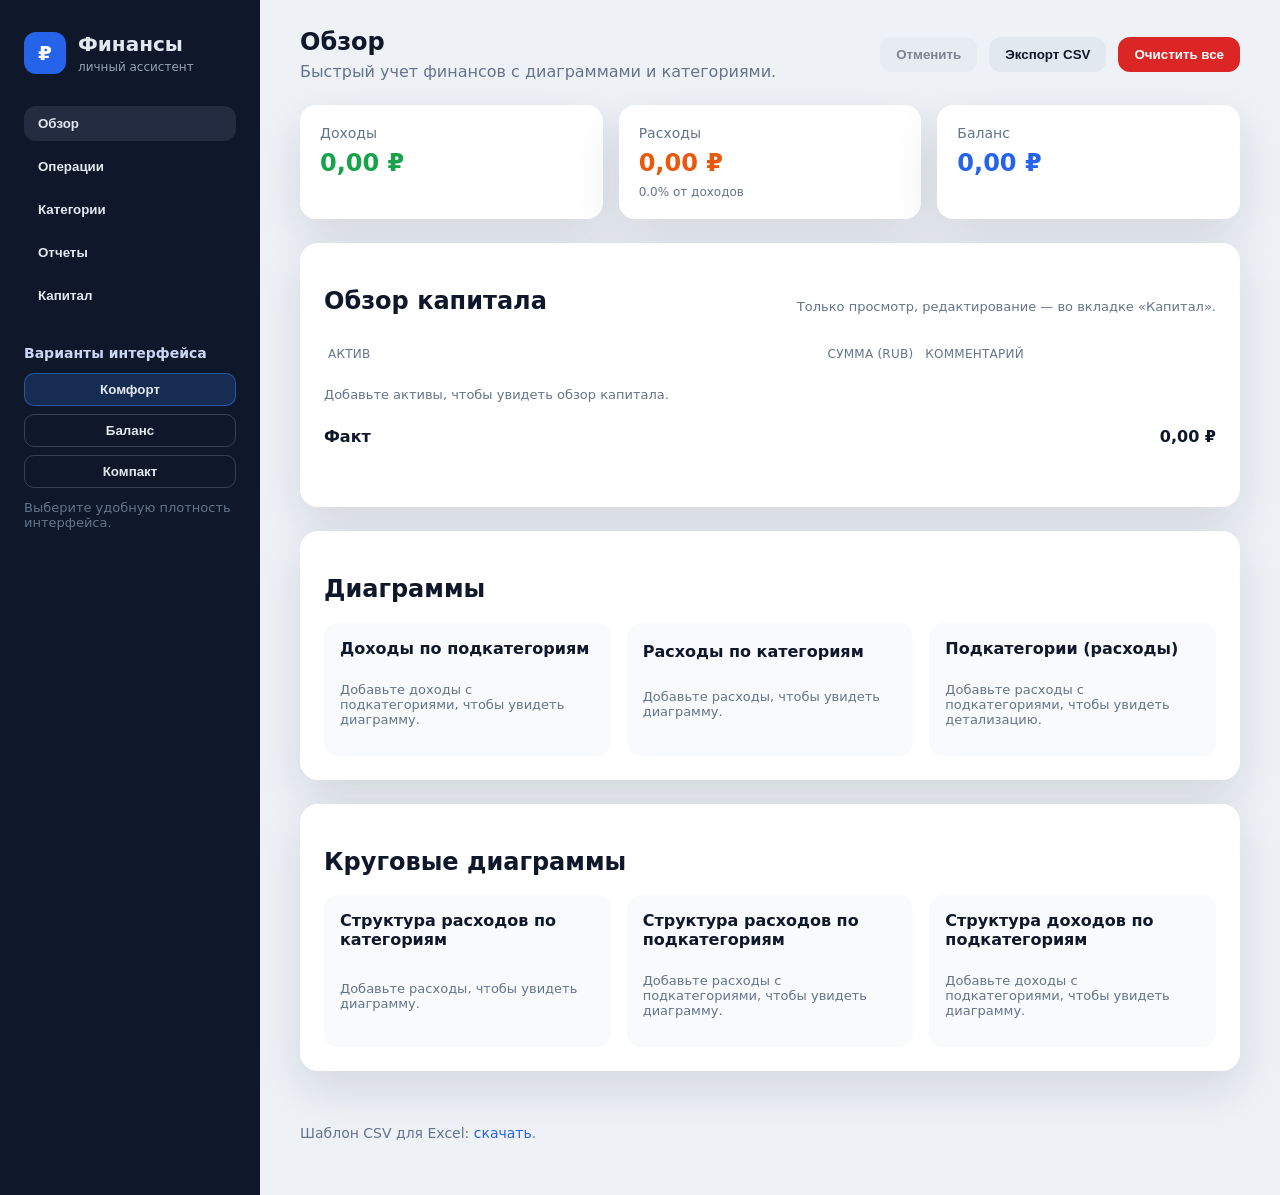
==== index.html @ 6607df1c "Enhance capital ledger with categories and profit" ====
<!DOCTYPE html>
<html lang="ru">
<head>
  <meta charset="UTF-8" />
  <meta name="viewport" content="width=device-width, initial-scale=1" />
  <title>Учет расходов и доходов</title>
  <link rel="stylesheet" href="styles.css" />
</head>
<body class="layout-comfort">
  <div class="app-shell">
    <aside class="sidebar">
      <div class="brand">
        <span class="brand-icon">₽</span>
        <div>
          <h1>Финансы</h1>
          <p>личный ассистент</p>
        </div>
      </div>

      <nav class="nav">
        <button class="nav-link is-active" data-view-target="dashboard">Обзор</button>
        <button class="nav-link" data-view-target="transactions">Операции</button>
        <button class="nav-link" data-view-target="categories">Категории</button>
        <button class="nav-link" data-view-target="reports">Отчеты</button>
        <button class="nav-link" data-view-target="capital">Капитал</button>
      </nav>

      <div class="layout-picker">
        <h2>Варианты интерфейса</h2>
        <div class="layout-options">
          <button class="layout-option" data-layout="comfort">Комфорт</button>
          <button class="layout-option" data-layout="balanced">Баланс</button>
          <button class="layout-option" data-layout="compact">Компакт</button>
        </div>
        <p class="hint">Выберите удобную плотность интерфейса.</p>
      </div>
    </aside>

    <div class="app-content">
      <header class="topbar">
        <div>
          <h2 id="viewTitle">Обзор</h2>
          <p class="subtitle">Быстрый учет финансов с диаграммами и категориями.</p>
        </div>
        <div class="actions">
          <button id="undoAction" class="button secondary">Отменить</button>
          <button id="exportCsv" class="button secondary">Экспорт CSV</button>
          <button id="clearAll" class="button danger">Очистить все</button>
        </div>
      </header>

      <main class="container">
        <section class="view is-active" data-view="dashboard">
          <section class="summary">
            <div class="summary-card income">
              <span>Доходы</span>
              <strong id="totalIncome">0 ₽</strong>
            </div>
            <div class="summary-card expense">
              <span>Расходы</span>
              <strong id="totalExpense">0 ₽</strong>
              <small id="expensePercent" class="summary-subtitle">0%</small>
            </div>
            <div class="summary-card balance">
              <span>Баланс</span>
              <strong id="balance">0 ₽</strong>
            </div>
          </section>

          <section class="card capital-overview">
            <div class="chart-title">
              <h2>Обзор капитала</h2>
              <span class="hint">Только просмотр, редактирование — во вкладке «Капитал».</span>
            </div>
            <div class="capital-overview-table">
              <div class="capital-overview-row capital-overview-head">
                <div class="capital-overview-cell">Актив</div>
                <div class="capital-overview-cell is-amount">Сумма (<span id="capitalOverviewCurrency">RUB</span>)</div>
                <div class="capital-overview-cell">Комментарий</div>
              </div>
              <div id="capitalOverviewBody" class="capital-overview-body"></div>
            </div>
            <div class="capital-overview-footer">
              <span>Факт</span>
              <strong id="capitalOverviewTotal">0 ₽</strong>
            </div>
            <p id="capitalOverviewNote" class="hint"></p>
          </section>

          <section class="card">
            <h2>Диаграммы</h2>
            <div class="charts">
              <div class="chart-card">
                <h3>Доходы по подкатегориям</h3>
                <div id="incomeSubcategoryChart" class="chart"></div>
              </div>
              <div class="chart-card">
                <div class="chart-title">
                  <h3>Расходы по категориям</h3>
                  <button id="toggleExpenseCategoryChart" class="chip">Показать все</button>
                </div>
                <div id="expenseCategoryChart" class="chart chart-scroll"></div>
              </div>
              <div class="chart-card">
                <div class="chart-title">
                  <h3>Подкатегории (расходы)</h3>
                  <button id="toggleSubcategoryChart" class="chip">Показать все</button>
                </div>
                <div id="expenseSubcategoryChart" class="chart chart-scroll"></div>
              </div>
            </div>
          </section>

          <section class="card">
            <h2>Круговые диаграммы</h2>
            <div class="charts">
              <div class="chart-card">
                <h3>Структура расходов по категориям</h3>
                <div id="expensePie" class="chart"></div>
              </div>
              <div class="chart-card">
                <h3>Структура расходов по подкатегориям</h3>
                <div id="expenseSubcategoryPie" class="chart"></div>
              </div>
              <div class="chart-card">
                <h3>Структура доходов по подкатегориям</h3>
                <div id="incomePie" class="chart"></div>
              </div>
            </div>
          </section>
        </section>

        <section class="view" data-view="transactions">
          <section class="card">
            <h2>Добавить операцию</h2>
            <form id="transactionForm" class="form">
              <label>
                Дата
                <input type="date" id="date" required />
              </label>
              <label>
                Тип
                <select id="type" required>
                  <option value="income">Доход</option>
                  <option value="expense">Расход</option>
                </select>
              </label>
              <label>
                Категория
                <select id="category" required></select>
              </label>
              <label>
                Подкатегория
                <select id="subcategory"></select>
              </label>
              <label>
                Сумма
                <input type="number" id="amount" min="0" step="0.01" required />
              </label>
              <label class="full">
                Комментарий
                <input type="text" id="note" placeholder="Опционально" />
              </label>
              <button type="submit" class="button primary">Сохранить</button>
            </form>
          </section>

          <section class="card">
            <h2>История операций</h2>
            <div class="table-wrapper">
              <table>
                <thead>
                  <tr>
                    <th>Дата</th>
                    <th>Тип</th>
                    <th>Категория</th>
                    <th>Подкатегория</th>
                    <th>Сумма</th>
                    <th>Комментарий</th>
                    <th></th>
                  </tr>
                </thead>
                <tbody id="transactionTable"></tbody>
              </table>
            </div>
            <p class="hint">Данные сохраняются в локальном хранилище браузера. Для переноса используйте экспорт CSV.</p>
          </section>
        </section>

        <section class="view" data-view="categories">
          <section class="card">
            <h2>Категории</h2>
            <div class="category-layout">
              <div class="category-panel">
                <h3>Добавить категорию или подкатегорию</h3>
                <div class="form two-columns">
                  <label>
                    Категория
                    <input type="text" id="newCategory" placeholder="Например, Еда" list="categoryList" />
                    <datalist id="categoryList"></datalist>
                  </label>
                  <label>
                    Тип категории
                    <select id="categoryType">
                      <option value="expense">Расход</option>
                      <option value="income">Доход</option>
                    </select>
                  </label>
                  <label>
                    Подкатегория (опционально)
                    <input type="text" id="newSubcategory" placeholder="Например, Еда вне дома" />
                  </label>
                  <button id="addCategory" class="button secondary" type="button">Добавить</button>
                </div>
                <p class="hint">Если категория уже существует, будет добавлена подкатегория. Тип учитывается только при создании новой категории.</p>
              </div>
            </div>
          </section>

          <section class="card">
            <div class="category-header">
              <div>
                <h2>Управление категориями</h2>
                <p class="hint">Перетаскивайте подкатегории и категории между карточками.</p>
              </div>
              <div class="filter-tabs">
                <button class="chip is-active" data-filter="all">Все</button>
                <button class="chip" data-filter="expense">Расходы</button>
                <button class="chip" data-filter="income">Доходы</button>
              </div>
            </div>
            <div class="category-dropzone" data-dropzone-root>
              Категории верхнего уровня
            </div>
            <div id="categoryManager" class="category-manager"></div>
          </section>
        </section>

        <section class="view" data-view="reports">
          <section class="card report-card">
            <div class="report-header">
              <div>
                <h2>Отчетный период</h2>
                <p class="hint">Выберите период, чтобы отчет отражал текущую динамику и структуру расходов.</p>
              </div>
              <div class="report-quick">
                <button class="chip is-active" data-report-range="30">30 дней</button>
                <button class="chip" data-report-range="7">7 дней</button>
                <button class="chip" data-report-range="90">90 дней</button>
                <button class="chip" data-report-range="all">Все время</button>
              </div>
            </div>
            <div class="report-range">
              <label>
                С
                <input type="date" id="reportStart" />
              </label>
              <label>
                По
                <input type="date" id="reportEnd" />
              </label>
              <button id="applyReportRange" class="button secondary" type="button">Показать</button>
            </div>
          </section>

          <section class="summary report-summary">
            <div class="summary-card income">
              <span>Доходы за период</span>
              <strong id="reportIncome">0 ₽</strong>
            </div>
            <div class="summary-card expense">
              <span>Расходы за период</span>
              <strong id="reportExpense">0 ₽</strong>
            </div>
            <div class="summary-card balance">
              <span>Баланс периода</span>
              <strong id="reportBalance">0 ₽</strong>
            </div>
            <div class="summary-card neutral">
              <span>Операций</span>
              <strong id="reportTransactionsCount">0</strong>
            </div>
          </section>

          <section class="card report-grid">
            <div class="report-chart-card report-span">
              <div class="chart-title">
                <h3>Динамика</h3>
                <div class="chip-group">
                  <button class="chip is-active" data-report-granularity="daily">По дням</button>
                  <button class="chip" data-report-granularity="monthly">По месяцам</button>
                </div>
              </div>
              <div class="line-chart">
                <svg id="reportLineChart" viewBox="0 0 720 260" aria-label="График доходов и расходов"></svg>
                <div class="line-legend">
                  <span><i class="legend-dot income"></i>Доходы</span>
                  <span><i class="legend-dot expense"></i>Расходы</span>
                </div>
              </div>
            </div>
            <div class="report-chart-card report-full">
              <h3>Структура расходов по категориям</h3>
              <div id="reportExpenseCategories" class="chart"></div>
            </div>
            <div class="report-chart-card report-full">
              <h3>Структура расходов по подкатегориям</h3>
              <div id="reportExpenseSubcategories" class="chart"></div>
            </div>
            <div class="report-chart-card report-full">
              <h3>Структура доходов по подкатегориям</h3>
              <div id="reportIncomeSubcategories" class="chart"></div>
            </div>
          </section>
        </section>

        <section class="view" data-view="capital">
          <section class="card capital-shell">
            <div class="capital-header">
              <div>
                <h2>Капитал</h2>
                <p class="hint">Контроль активов, долгов, целей и динамики капитала в одном месте.</p>
              </div>
              <div class="capital-actions">
                <button id="capitalExport" class="button secondary" type="button">Экспорт капитала (JSON)</button>
                <label class="button secondary">
                  Импорт капитала (JSON)
                  <input id="capitalImport" type="file" accept="application/json" hidden />
                </label>
              </div>
              <div class="capital-tabs">
                <button class="chip is-active" data-capital-tab="overview">Обзор</button>
                <button class="chip" data-capital-tab="assets">Активы</button>
                <button class="chip" data-capital-tab="debts">Долги</button>
                <button class="chip" data-capital-tab="goals">Цели</button>
                <button class="chip" data-capital-tab="history">История</button>
              </div>
            </div>
          </section>

          <section class="capital-tab is-active" data-capital-tab-panel="overview">
            <section class="summary capital-summary">
              <div class="summary-card income">
                <span>Активы</span>
                <strong id="capitalAssetsTotal">0 ₽</strong>
              </div>
              <div class="summary-card expense">
                <span>Долги</span>
                <strong id="capitalDebtsTotal">0 ₽</strong>
              </div>
              <div class="summary-card balance">
                <span>Чистый капитал</span>
                <strong id="capitalNetWorth">0 ₽</strong>
              </div>
            </section>

            <section class="card capital-grid">
              <div class="capital-card capital-full">
                <div class="chart-title">
                  <h3>Структура активов</h3>
                  <div class="chip-group">
                    <button class="chip is-active" data-capital-structure="bars">Список</button>
                    <button class="chip" data-capital-structure="pie">Круговая</button>
                  </div>
                </div>
                <div id="capitalAssetTypeChart" class="chart"></div>
                <div id="capitalAssetTypePie" class="chart is-hidden"></div>
              </div>

              <div class="capital-card capital-full">
                <div class="chart-title">
                  <h3>Мой общий капитал</h3>
                  <div class="chip-group">
                    <button class="chip is-active" data-capital-filter="all">Все</button>
                    <button class="chip" data-capital-filter="high">Ликвидные</button>
                    <button class="chip" data-capital-filter="low">Низколиквидные</button>
                    <button class="chip" data-capital-filter="locked">Заблокированные</button>
                  </div>
                </div>
                <div id="capitalLedger" class="capital-ledger"></div>
                <div class="capital-ledger-total">
                  <span>Факт</span>
                  <strong id="capitalLedgerTotal">0 ₽</strong>
                </div>
                <p id="capitalLedgerNote" class="hint"></p>
              </div>
            </section>
          </section>

          <section class="capital-tab" data-capital-tab-panel="assets">
            <section class="card capital-grid">
              <div class="capital-card">
                <h3>Курсы валют</h3>
                <div class="form compact-form">
                  <label>
                    Базовая валюта
                    <select id="capitalBaseCurrency">
                      <option value="RUB">RUB</option>
                      <option value="USD">USD</option>
                      <option value="EUR">EUR</option>
                    </select>
                  </label>
                </div>
                <form id="capitalFxForm" class="form compact-form">
                  <label>
                    Валюта
                    <input type="text" id="capitalFxCode" placeholder="USD" maxlength="3" />
                  </label>
                  <label>
                    Курс к базе
                    <input type="number" id="capitalFxRate" min="0" step="0.0001" />
                  </label>
                  <button type="submit" class="button secondary">Добавить курс</button>
                </form>
                <div class="table-wrapper">
                  <table>
                    <thead>
                      <tr>
                        <th>Валюта</th>
                        <th>Курс</th>
                        <th></th>
                      </tr>
                    </thead>
                    <tbody id="capitalFxTable"></tbody>
                  </table>
                </div>
              </div>

              <div class="capital-card">
                <h3>Добавить актив</h3>
                <p class="hint">Быстро фиксируйте вклад/инвестицию: сколько вложили и сколько сейчас.</p>
                <form id="capitalAssetForm" class="form capital-form">
                  <label>
                    Название
                    <input type="text" id="capitalAssetName" placeholder="Например, Сбер вклад" required />
                  </label>
                  <label>
                    Тип
                    <select id="capitalAssetType">
                      <option value="cash">Наличные</option>
                      <option value="bank">Банк</option>
                      <option value="deposit">Вклад</option>
                      <option value="investment">Инвестиции</option>
                      <option value="real_estate">Недвижимость</option>
                      <option value="other">Другое</option>
                    </select>
                  </label>
                  <label>
                    Валюта
                    <input type="text" id="capitalAssetCurrency" value="RUB" maxlength="3" />
                  </label>
                  <label>
                    Сумма
                    <input type="number" id="capitalAssetAmount" min="0" step="0.01" required />
                  </label>
                  <label>
                    Вложено
                    <input type="number" id="capitalAssetInvested" min="0" step="0.01" />
                  </label>
                  <label>
                    Секция
                    <input type="text" id="capitalAssetSection" list="capitalSectionList" placeholder="В наличии" />
                    <datalist id="capitalSectionList"></datalist>
                  </label>
                  <label>
                    Категория
                    <input type="text" id="capitalAssetCategory" list="capitalCategoryList" placeholder="Например, Вклад" />
                    <datalist id="capitalCategoryList"></datalist>
                  </label>
                  <label>
                    Подкатегория
                    <input type="text" id="capitalAssetSubcategory" list="capitalSubcategoryList" placeholder="Например, Сбербанк" />
                    <datalist id="capitalSubcategoryList"></datalist>
                  </label>
                  <label>
                    Доступно до
                    <input type="date" id="capitalAssetMaturityDate" />
                  </label>
                  <label>
                    Ликвидность
                    <select id="capitalAssetLiquidity">
                      <option value="high">Можно вывести сразу</option>
                      <option value="medium">Нужно 1–3 дня</option>
                      <option value="low">Сложно/долго вывести</option>
                      <option value="locked">Заблокировано до даты</option>
                    </select>
                  </label>
                  <label>
                    Дней на вывод
                    <input type="number" id="capitalAssetLiquidityDays" min="0" step="1" />
                  </label>
                  <label>
                    Ожидаемая прибыль (вклад)
                    <input type="number" id="capitalAssetExpectedProfit" min="0" step="0.01" />
                  </label>
                  <label class="full">
                    Комментарий
                    <input type="text" id="capitalAssetNote" placeholder="Опционально" />
                  </label>
                  <button type="submit" class="button primary">Добавить актив</button>
                </form>
              </div>

              <div class="capital-card">
                <div class="chart-title">
                  <h3>Категории активов</h3>
                  <span class="hint">Категория и подкатегория задаются вручную.</span>
                </div>
                <form id="capitalCategoryForm" class="form compact-form">
                  <label>
                    Категория
                    <input type="text" id="capitalCategoryName" placeholder="Например, Вклад" required />
                  </label>
                  <label>
                    Подкатегория
                    <input type="text" id="capitalSubcategoryName" placeholder="Например, Сбербанк" />
                  </label>
                  <button type="submit" class="button secondary">Добавить</button>
                </form>
                <div id="capitalCategoryManager" class="capital-category-list"></div>
              </div>

              <div class="capital-card">
                <div class="chart-title">
                  <h3>Список активов</h3>
                  <div class="chip-group">
                    <button class="chip is-active" data-capital-asset-view="table">Таблица</button>
                    <button class="chip" data-capital-asset-view="cards">Карточки</button>
                    <button class="chip" data-capital-asset-view="compact">Минимал</button>
                  </div>
                </div>
                <div class="capital-assets-view is-active" data-capital-asset-panel="table">
                  <div class="table-wrapper">
                    <table class="capital-table">
                      <thead>
                        <tr>
                          <th>Название</th>
                          <th>Тип</th>
                          <th>Валюта</th>
                          <th>Сумма</th>
                          <th>Вложено</th>
                          <th>Прибыль</th>
                          <th>Секция</th>
                          <th>Категория</th>
                          <th>Подкатегория</th>
                          <th>Дата окончания</th>
                          <th>Потенц. доходность</th>
                          <th>Ликвидность</th>
                          <th>Корректировка</th>
                          <th>Комментарий</th>
                          <th></th>
                        </tr>
                      </thead>
                      <tbody id="capitalAssetsTable"></tbody>
                    </table>
                  </div>
                </div>
                <div class="capital-assets-view" data-capital-asset-panel="cards">
                  <div id="capitalAssetsCards" class="capital-cards"></div>
                </div>
                <div class="capital-assets-view" data-capital-asset-panel="compact">
                  <ul id="capitalAssetsCompact" class="capital-list"></ul>
                </div>
              </div>
            </section>
          </section>

          <section class="capital-tab" data-capital-tab-panel="debts">
            <section class="summary capital-summary">
              <div class="summary-card neutral">
                <span>Средняя ставка</span>
                <strong id="capitalWeightedApr">0%</strong>
              </div>
              <div class="summary-card expense">
                <span>Самый дорогой долг</span>
                <strong id="capitalHighestApr">—</strong>
              </div>
              <div class="summary-card balance">
                <span>Месячные проценты</span>
                <strong id="capitalInterestMonthly">0 ₽</strong>
              </div>
            </section>

            <section class="card capital-grid">
              <div class="capital-card">
                <h3>Добавить долг</h3>
                <form id="capitalDebtForm" class="form">
                  <label>
                    Название
                    <input type="text" id="capitalDebtName" placeholder="Например, Кредитка" required />
                  </label>
                  <label>
                    Тип
                    <select id="capitalDebtType">
                      <option value="credit_card">Кредитная карта</option>
                      <option value="loan">Кредит</option>
                      <option value="mortgage">Ипотека</option>
                      <option value="personal">Личный долг</option>
                      <option value="other">Другое</option>
                    </select>
                  </label>
                  <label>
                    Валюта
                    <input type="text" id="capitalDebtCurrency" value="RUB" maxlength="3" />
                  </label>
                  <label>
                    Остаток
                    <input type="number" id="capitalDebtPrincipal" min="0" step="0.01" required />
                  </label>
                  <label>
                    APR (%)
                    <input type="number" id="capitalDebtApr" min="0" step="0.01" />
                  </label>
                  <label>
                    Минимальный платеж
                    <input type="number" id="capitalDebtPayment" min="0" step="0.01" />
                  </label>
                  <label>
                    День платежа
                    <input type="number" id="capitalDebtDueDay" min="1" max="31" step="1" />
                  </label>
                  <label class="full">
                    Комментарий
                    <input type="text" id="capitalDebtNote" placeholder="Опционально" />
                  </label>
                  <button type="submit" class="button secondary">Добавить долг</button>
                </form>
              </div>

              <div class="capital-card">
                <h3>План выплат</h3>
                <div class="form compact-form">
                  <label>
                    Дополнительный платеж в месяц
                    <input type="number" id="capitalExtraPayment" min="0" step="0.01" value="0" />
                  </label>
                  <p class="hint">Расчет приблизительный и основан на текущих ставках.</p>
                </div>
                <div class="table-wrapper">
                  <table>
                    <thead>
                      <tr>
                        <th>Стратегия</th>
                        <th>Долг</th>
                        <th>Месяцев</th>
                        <th>Комментарий</th>
                      </tr>
                    </thead>
                    <tbody id="capitalPayoffTable"></tbody>
                  </table>
                </div>
              </div>
            </section>

            <section class="card capital-grid">
              <div class="capital-card">
                <h3>Список долгов</h3>
                <div class="table-wrapper">
                  <table class="capital-table">
                    <thead>
                      <tr>
                        <th>Название</th>
                        <th>Тип</th>
                        <th>Валюта</th>
                        <th>Остаток</th>
                        <th>APR</th>
                        <th>Мин. платеж</th>
                        <th>День</th>
                        <th>Комментарий</th>
                        <th></th>
                      </tr>
                    </thead>
                    <tbody id="capitalDebtsTable"></tbody>
                  </table>
                </div>
              </div>
            </section>
          </section>

          <section class="capital-tab" data-capital-tab-panel="goals">
            <section class="card capital-grid">
              <div class="capital-card">
                <h3>Добавить цель</h3>
                <form id="capitalGoalForm" class="form">
                  <label>
                    Название
                    <input type="text" id="capitalGoalName" placeholder="Например, 3 млн капитала" required />
                  </label>
                  <label>
                    Тип
                    <select id="capitalGoalKind">
                      <option value="netWorth">Чистый капитал</option>
                      <option value="assetBucket">Актив (по типу)</option>
                      <option value="debtPayoff">Погасить долг</option>
                    </select>
                  </label>
                  <label>
                    Целевая сумма
                    <input type="number" id="capitalGoalTarget" min="0" step="0.01" required />
                  </label>
                  <label>
                    Целевая дата
                    <input type="month" id="capitalGoalDate" required />
                  </label>
                  <label>
                    Базовая сумма
                    <input type="number" id="capitalGoalBaseline" min="0" step="0.01" />
                  </label>
                  <label class="full">
                    Комментарий
                    <input type="text" id="capitalGoalNote" placeholder="Опционально" />
                  </label>
                  <button type="submit" class="button primary">Добавить цель</button>
                </form>
                <p class="hint">Для целей типа «Актив» в названии укажите тип (cash, bank, deposit).</p>
              </div>

              <div class="capital-card">
                <h3>Мои цели</h3>
                <div class="table-wrapper">
                  <table class="capital-table">
                    <thead>
                      <tr>
                        <th>Цель</th>
                        <th>Прогресс</th>
                        <th>Нужно в месяц</th>
                        <th>Статус</th>
                        <th></th>
                      </tr>
                    </thead>
                    <tbody id="capitalGoalsTable"></tbody>
                  </table>
                </div>
              </div>
            </section>
          </section>

          <section class="capital-tab" data-capital-tab-panel="history">
            <section class="card capital-grid">
              <div class="capital-card">
                <div class="chart-title">
                  <h3>Снимки капитала</h3>
                  <button id="capitalSnapshotNow" class="chip">Создать снимок месяца</button>
                </div>
                <div class="line-chart">
                  <svg id="capitalSnapshotsChart" viewBox="0 0 720 260" aria-label="График капитала"></svg>
                </div>
                <div class="table-wrapper">
                  <table class="capital-table">
                    <thead>
                      <tr>
                        <th>Месяц</th>
                        <th>Активы</th>
                        <th>Долги</th>
                        <th>Капитал</th>
                        <th>Δ</th>
                        <th>Заметка</th>
                        <th></th>
                      </tr>
                    </thead>
                    <tbody id="capitalSnapshotsTable"></tbody>
                  </table>
                </div>
              </div>
            </section>
          </section>
        </section>
      </main>

      <footer class="footer">
        <p>Шаблон CSV для Excel: <a href="template.csv" download>скачать</a>.</p>
      </footer>
    </div>
  </div>

  <script src="app.js"></script>
</body>
</html>
---- styles.css ----
:root {
  color-scheme: light;
  font-family: "Inter", "Segoe UI", system-ui, sans-serif;
  --bg: #eef2f7;
  --card: #ffffff;
  --text: #0f172a;
  --muted: #64748b;
  --primary: #2563eb;
  --secondary: #e2e8f0;
  --danger: #dc2626;
  --income: #16a34a;
  --expense: #ea580c;
  --shadow: 0 18px 48px rgba(15, 23, 42, 0.12);
}

* {
  box-sizing: border-box;
}

body {
  margin: 0;
  background: var(--bg);
  color: var(--text);
}

.app-shell {
  display: grid;
  grid-template-columns: 260px 1fr;
  min-height: 100vh;
}

.sidebar {
  background: #0f172a;
  color: #e2e8f0;
  padding: 32px 24px;
  display: flex;
  flex-direction: column;
  gap: 32px;
}

.brand {
  display: flex;
  align-items: center;
  gap: 12px;
}

.brand-icon {
  width: 42px;
  height: 42px;
  border-radius: 12px;
  background: #2563eb;
  color: #fff;
  display: grid;
  place-items: center;
  font-weight: 700;
  font-size: 20px;
}

.brand h1 {
  margin: 0;
  font-size: 20px;
}

.brand p {
  margin: 4px 0 0;
  font-size: 12px;
  color: #94a3b8;
}

.nav {
  display: grid;
  gap: 8px;
}

.nav-link {
  border: none;
  background: transparent;
  color: inherit;
  text-align: left;
  padding: 10px 14px;
  border-radius: 12px;
  cursor: pointer;
  font-weight: 600;
}

.nav-link.is-active,
.nav-link:hover {
  background: rgba(148, 163, 184, 0.15);
}

.layout-picker h2 {
  font-size: 14px;
  margin: 0 0 12px;
  color: #cbd5f5;
}

.layout-options {
  display: grid;
  gap: 8px;
}

.layout-option {
  border: 1px solid rgba(148, 163, 184, 0.3);
  background: transparent;
  color: #e2e8f0;
  padding: 8px 12px;
  border-radius: 10px;
  cursor: pointer;
  font-weight: 600;
}

.layout-option.is-active,
.layout-option:hover {
  background: rgba(59, 130, 246, 0.2);
  border-color: rgba(59, 130, 246, 0.5);
}

.app-content {
  display: flex;
  flex-direction: column;
}

.topbar {
  display: flex;
  justify-content: space-between;
  align-items: center;
  padding: 28px 40px 8px;
  gap: 24px;
}

.topbar h2 {
  margin: 0 0 6px;
  font-size: 24px;
}

.subtitle {
  margin: 0;
  color: var(--muted);
}

.actions {
  display: flex;
  gap: 12px;
  flex-wrap: wrap;
}

.container {
  display: grid;
  gap: 24px;
  padding: 16px 40px 40px;
}

.view {
  display: none;
  gap: 24px;
}

.view.is-active {
  display: grid;
}

.card {
  background: var(--card);
  border-radius: 18px;
  padding: 24px;
  box-shadow: var(--shadow);
}

.form {
  display: grid;
  grid-template-columns: repeat(auto-fit, minmax(180px, 1fr));
  gap: 16px;
  align-items: end;
}

.form.two-columns {
  grid-template-columns: repeat(auto-fit, minmax(220px, 1fr));
}

.form label {
  display: grid;
  gap: 8px;
  font-size: 14px;
  color: var(--muted);
}

.form input,
.form select {
  padding: 10px 12px;
  border-radius: 12px;
  border: 1px solid #e2e8f0;
  font-size: 14px;
}

.form .full {
  grid-column: 1 / -1;
}

.button {
  border: none;
  border-radius: 12px;
  padding: 10px 16px;
  font-weight: 600;
  cursor: pointer;
  transition: transform 0.15s ease, box-shadow 0.15s ease;
  align-self: end;
}

.button:disabled {
  opacity: 0.5;
  cursor: not-allowed;
}

.button:hover:not(:disabled) {
  transform: translateY(-1px);
  box-shadow: 0 10px 18px rgba(15, 23, 42, 0.12);
}

.button.primary {
  background: var(--primary);
  color: #fff;
}

.button.secondary {
  background: var(--secondary);
  color: var(--text);
}

.button.danger {
  background: var(--danger);
  color: #fff;
}

.summary {
  display: grid;
  grid-template-columns: repeat(auto-fit, minmax(200px, 1fr));
  gap: 16px;
}

.summary-card {
  background: var(--card);
  border-radius: 16px;
  padding: 20px;
  box-shadow: var(--shadow);
  display: flex;
  flex-direction: column;
  gap: 8px;
}

.summary-card span {
  color: var(--muted);
  font-size: 14px;
}

.summary-card strong {
  font-size: 24px;
}

.summary-subtitle {
  font-size: 12px;
  color: var(--muted);
}

.summary-card.income strong {
  color: var(--income);
}

.summary-card.expense strong {
  color: var(--expense);
}

.summary-card.balance strong {
  color: var(--primary);
}

.summary-card.neutral strong {
  color: #0f172a;
}

.charts {
  display: grid;
  grid-template-columns: repeat(auto-fit, minmax(280px, 1fr));
  gap: 16px;
}

.chart-card {
  background: #f8fafc;
  border-radius: 14px;
  padding: 16px;
  display: grid;
  gap: 12px;
}

.chart-title {
  display: flex;
  justify-content: space-between;
  align-items: center;
  gap: 12px;
}

.chart-card h3 {
  margin: 0;
  font-size: 16px;
}

.chart {
  display: grid;
  gap: 10px;
}

.chart-scroll {
  max-height: 260px;
  overflow-y: auto;
  padding-right: 6px;
}

.is-hidden {
  display: none;
}

.chip-group {
  display: flex;
  gap: 8px;
  flex-wrap: wrap;
}

.report-card {
  display: grid;
  gap: 16px;
}

.report-header {
  display: flex;
  justify-content: space-between;
  gap: 16px;
  flex-wrap: wrap;
}

.report-quick {
  display: flex;
  gap: 8px;
  flex-wrap: wrap;
  align-items: center;
}

.report-range {
  display: flex;
  gap: 12px;
  flex-wrap: wrap;
  align-items: flex-end;
}

.report-range label {
  display: grid;
  gap: 6px;
  font-size: 13px;
  color: var(--muted);
}

.report-range input {
  border: 1px solid #e2e8f0;
  border-radius: 10px;
  padding: 8px 10px;
  font-size: 14px;
}

.report-summary {
  margin-top: 0;
}

.report-grid {
  display: grid;
  gap: 16px;
  grid-template-columns: repeat(auto-fit, minmax(320px, 1fr));
}

.report-chart-card {
  background: #f8fafc;
  border-radius: 14px;
  padding: 16px;
  display: grid;
  gap: 12px;
}

.report-chart-card.report-span {
  grid-column: 1 / -1;
}

.report-chart-card.report-full {
  grid-column: 1 / -1;
}

.report-chart-card .chart {
  min-height: 220px;
}

.chart-row {
  display: grid;
  grid-template-columns: 1.2fr 2fr auto;
  gap: 12px;
  align-items: center;
}

.chart-legend {
  display: flex;
  align-items: center;
  gap: 8px;
  font-size: 13px;
}

.chart-swatch {
  width: 12px;
  height: 12px;
  border-radius: 4px;
  display: inline-block;
}

.chart-bar {
  background: #e5e7eb;
  border-radius: 999px;
  overflow: hidden;
  height: 10px;
}

.chart-bar span {
  display: block;
  height: 100%;
  border-radius: 999px;
}

.pie-chart {
  display: grid;
  gap: 12px;
  place-items: center;
}

.pie-visual {
  position: relative;
  width: 160px;
  height: 160px;
}

.pie-ring {
  width: 160px;
  height: 160px;
  border-radius: 50%;
  position: relative;
}

.pie-ring::after {
  content: "";
  position: absolute;
  inset: 18px;
  background: #fff;
  border-radius: 50%;
  box-shadow: inset 0 0 0 1px #e2e8f0;
}

.pie-total {
  position: absolute;
  inset: 0;
  display: grid;
  place-items: center;
  text-align: center;
  gap: 4px;
  font-size: 12px;
  color: var(--muted);
}

.pie-total strong {
  font-size: 14px;
  color: var(--text);
}

.pie-legend {
  display: grid;
  gap: 8px;
}

.pie-legend-item {
  display: grid;
  grid-template-columns: 16px 1fr;
  gap: 8px;
  align-items: center;
  font-size: 13px;
}

.pie-legend-item strong {
  display: block;
  font-size: 13px;
}

.pie-legend-item span {
  color: var(--muted);
  font-size: 12px;
}

.pie-swatch {
  width: 12px;
  height: 12px;
  border-radius: 4px;
  display: inline-block;
}

.line-chart {
  display: grid;
  gap: 12px;
}

.line-legend {
  display: flex;
  gap: 16px;
  font-size: 13px;
  color: var(--muted);
}

.legend-dot {
  width: 10px;
  height: 10px;
  border-radius: 50%;
  display: inline-block;
  margin-right: 6px;
}

.legend-dot.income {
  background: var(--income);
}

.legend-dot.expense {
  background: var(--expense);
}

.table-wrapper {
  overflow-x: auto;
}

table {
  width: 100%;
  border-collapse: collapse;
  font-size: 14px;
}

thead {
  text-align: left;
  background: #f8fafc;
}

th,
td {
  padding: 12px;
  border-bottom: 1px solid #e2e8f0;
}

.tag {
  padding: 4px 10px;
  border-radius: 999px;
  font-size: 12px;
  font-weight: 600;
  display: inline-flex;
}

.tag.income {
  background: rgba(22, 163, 74, 0.12);
  color: var(--income);
}

.tag.expense {
  background: rgba(234, 88, 12, 0.12);
  color: var(--expense);
}

.category-layout {
  display: grid;
  gap: 16px;
}

.category-panel {
  background: #f8fafc;
  border-radius: 14px;
  padding: 16px;
  display: grid;
  gap: 12px;
}

.category-panel h3 {
  margin: 0;
  font-size: 16px;
}

.category-header {
  display: flex;
  align-items: center;
  justify-content: space-between;
  gap: 16px;
  flex-wrap: wrap;
}

.filter-tabs {
  display: flex;
  gap: 8px;
  flex-wrap: wrap;
}

.category-dropzone {
  border-radius: 12px;
  padding: 12px 16px;
  border: 1px dashed #cbd5f5;
  background: #eef2ff;
  color: #4338ca;
  font-size: 13px;
  margin-bottom: 16px;
}

.category-dropzone.is-drop-target {
  border-color: rgba(37, 99, 235, 0.7);
  background: rgba(37, 99, 235, 0.12);
}

.category-manager {
  display: grid;
  gap: 16px;
}

.category-card {
  background: #f8fafc;
  border-radius: 14px;
  padding: 16px;
  display: grid;
  gap: 12px;
  cursor: grab;
}

.category-card.is-dragging {
  opacity: 0.6;
  background: #eef2ff;
}

.category-card-header {
  display: grid;
  grid-template-columns: 1fr auto auto;
  gap: 12px;
  align-items: center;
}

.category-card-header span {
  color: var(--muted);
  font-size: 12px;
}

.type-badge {
  border-radius: 999px;
  padding: 4px 10px;
  font-size: 11px;
  font-weight: 600;
}

.type-badge.expense {
  background: rgba(234, 88, 12, 0.15);
  color: var(--expense);
}

.type-badge.income {
  background: rgba(22, 163, 74, 0.15);
  color: var(--income);
}

.category-actions {
  display: flex;
  gap: 8px;
  flex-wrap: wrap;
}

.subcategory-list {
  display: grid;
  gap: 8px;
  border-radius: 12px;
  padding: 8px;
  border: 1px dashed transparent;
}

.subcategory-list.is-drop-target {
  border-color: rgba(37, 99, 235, 0.4);
  background: rgba(37, 99, 235, 0.08);
}

.subcategory-row {
  display: grid;
  grid-template-columns: 1fr auto;
  gap: 12px;
  align-items: center;
  background: #fff;
  border-radius: 12px;
  padding: 8px 12px;
  border: 1px solid #e2e8f0;
  cursor: grab;
}

.subcategory-row.is-dragging {
  opacity: 0.6;
  background: #eef2ff;
}

.subcategory-tools {
  display: flex;
  gap: 8px;
  flex-wrap: wrap;
  align-items: center;
}

.chip {
  border: none;
  border-radius: 999px;
  padding: 6px 12px;
  background: #e2e8f0;
  font-size: 12px;
  font-weight: 600;
  cursor: pointer;
}

.chip.danger {
  background: rgba(220, 38, 38, 0.15);
  color: #dc2626;
}

.chip.is-active {
  background: rgba(37, 99, 235, 0.15);
  color: #1d4ed8;
}

.hint {
  margin-top: 12px;
  font-size: 13px;
  color: var(--muted);
}

.footer {
  padding: 0 40px 40px;
  color: var(--muted);
  font-size: 14px;
}

.footer a {
  color: var(--primary);
  text-decoration: none;
}

.layout-balanced .card,
.layout-balanced .summary-card {
  padding: 20px;
}

.layout-compact .card,
.layout-compact .summary-card {
  padding: 16px;
}

.layout-compact .form {
  gap: 12px;
}

.layout-compact .container {
  gap: 16px;
}

.capital-shell {
  display: grid;
  gap: 16px;
}

.capital-header {
  display: flex;
  justify-content: space-between;
  gap: 16px;
  flex-wrap: wrap;
  align-items: center;
}

.capital-actions {
  display: flex;
  gap: 8px;
  flex-wrap: wrap;
  align-items: center;
}

.capital-summary-inline {
  display: flex;
  gap: 8px;
  align-items: baseline;
  font-size: 14px;
  color: var(--muted);
}

.capital-summary-inline strong {
  color: var(--primary);
  font-size: 16px;
}

.capital-tabs {
  display: flex;
  gap: 8px;
  flex-wrap: wrap;
}

.capital-tab {
  display: none;
  gap: 16px;
}

.capital-tab.is-active {
  display: grid;
  gap: 16px;
}

.capital-summary {
  margin-top: 0;
}

.capital-grid {
  display: grid;
  gap: 16px;
  grid-template-columns: repeat(auto-fit, minmax(320px, 1fr));
}

.capital-card {
  background: #f8fafc;
  border-radius: 14px;
  padding: 16px;
  display: grid;
  gap: 12px;
}

.capital-card.capital-full {
  grid-column: 1 / -1;
}

.capital-overview {
  display: grid;
  gap: 12px;
}

.capital-overview-table {
  display: grid;
  gap: 6px;
  font-variant-numeric: tabular-nums;
}

.capital-overview-row {
  display: grid;
  grid-template-columns: 1.4fr 1fr 1.2fr;
  gap: 12px;
  align-items: center;
  padding: 10px 12px;
  background: rgba(255, 255, 255, 0.85);
  border-radius: 12px;
  box-shadow: inset 0 0 0 1px rgba(226, 232, 240, 0.7);
}

.capital-overview-head {
  background: transparent;
  box-shadow: none;
  padding: 0 4px 8px;
  font-size: 12px;
  text-transform: uppercase;
  letter-spacing: 0.02em;
  color: var(--muted);
}

.capital-overview-section {
  margin-top: 6px;
  font-size: 12px;
  font-weight: 600;
  color: var(--muted);
  text-transform: uppercase;
  letter-spacing: 0.03em;
}

.capital-overview-row.is-warning {
  box-shadow: inset 0 0 0 1px rgba(234, 88, 12, 0.4);
  background: rgba(254, 215, 170, 0.2);
}

.capital-overview-cell.is-amount {
  text-align: right;
}

.capital-overview-amount {
  font-weight: 600;
}

.capital-overview-subtext {
  margin-top: 4px;
  font-size: 11px;
  color: var(--muted);
}

.capital-overview-subtotal {
  background: rgba(241, 245, 249, 0.9);
  font-weight: 600;
}

.capital-overview-footer {
  display: flex;
  justify-content: space-between;
  align-items: center;
  font-weight: 600;
}

.capital-ledger {
  display: grid;
  gap: 8px;
  font-variant-numeric: tabular-nums;
}

.capital-ledger-section {
  margin-top: 10px;
  font-size: 12px;
  font-weight: 600;
  color: var(--muted);
  text-transform: uppercase;
  letter-spacing: 0.03em;
}

.capital-ledger-row {
  display: grid;
  grid-template-columns: 1.6fr 1fr 1fr 1.2fr;
  gap: 14px;
  padding: 12px 14px;
  background: #fff;
  border-radius: 12px;
  border: 1px solid rgba(226, 232, 240, 0.9);
  align-items: center;
  box-shadow: 0 6px 14px rgba(148, 163, 184, 0.12);
}

.capital-ledger-head {
  background: transparent;
  box-shadow: none;
  border: none;
  padding: 0 6px 6px;
  font-size: 12px;
  text-transform: uppercase;
  letter-spacing: 0.03em;
  color: var(--muted);
}

.capital-ledger-row.is-warning {
  border-color: rgba(234, 88, 12, 0.4);
  background: rgba(254, 215, 170, 0.18);
}

.capital-ledger-amount {
  text-align: right;
  font-weight: 600;
}

.capital-ledger-amount span {
  display: block;
  font-size: 11px;
  font-weight: 500;
  color: var(--muted);
  margin-top: 4px;
}

.capital-ledger-note {
  color: var(--muted);
  font-size: 12px;
}

.capital-ledger-meta {
  display: flex;
  flex-wrap: wrap;
  gap: 6px;
  margin-top: 6px;
  color: var(--muted);
  font-size: 12px;
}

.capital-ledger-profit {
  text-align: right;
  font-weight: 600;
}

.capital-ledger-profit span {
  display: block;
  font-size: 11px;
  color: var(--muted);
  font-weight: 500;
  margin-top: 4px;
}

.capital-ledger-total {
  display: flex;
  justify-content: space-between;
  align-items: center;
  margin-top: 8px;
  font-weight: 600;
}

.capital-category-list {
  display: grid;
  gap: 8px;
}

.capital-category-card {
  background: #fff;
  border-radius: 12px;
  padding: 12px;
  border: 1px solid rgba(226, 232, 240, 0.8);
  display: grid;
  gap: 8px;
}

.capital-category-title {
  display: flex;
  justify-content: space-between;
  align-items: center;
  font-weight: 600;
}

.capital-category-subs {
  display: flex;
  flex-wrap: wrap;
  gap: 6px;
}

.capital-subcategory {
  display: inline-flex;
  align-items: center;
  gap: 6px;
  background: rgba(226, 232, 240, 0.8);
  border-radius: 999px;
  padding: 4px 8px;
  font-size: 12px;
}

.inline-field {
  display: flex;
  gap: 6px;
  align-items: center;
}

.inline-field input {
  max-width: 80px;
}

.capital-table-section td,
.capital-table-subsection td {
  background: #f1f5f9;
  color: var(--muted);
  font-weight: 600;
  text-transform: uppercase;
  letter-spacing: 0.03em;
  font-size: 12px;
}

.capital-table-subsection td {
  background: #f8fafc;
  text-transform: none;
  letter-spacing: 0;
  font-weight: 500;
}

.capital-badges {
  display: flex;
  gap: 6px;
  flex-wrap: wrap;
  margin-top: 4px;
}

.capital-badge {
  background: #e2e8f0;
  border-radius: 999px;
  padding: 2px 8px;
  font-size: 11px;
  color: #1f2937;
}

.capital-badge.low {
  background: rgba(234, 88, 12, 0.15);
  color: #c2410c;
}

.capital-badge.locked {
  background: rgba(220, 38, 38, 0.12);
  color: #dc2626;
}

.capital-form {
  grid-template-columns: repeat(auto-fit, minmax(220px, 1fr));
  align-items: end;
}

.capital-alerts {
  list-style: none;
  padding: 0;
  margin: 0;
  display: grid;
  gap: 8px;
  color: var(--muted);
  font-size: 13px;
}

.capital-list {
  list-style: none;
  padding: 0;
  margin: 0;
  display: grid;
  gap: 10px;
  font-size: 14px;
}

.capital-list li {
  display: flex;
  justify-content: space-between;
  gap: 12px;
}

.capital-assets-view {
  display: none;
}

.capital-assets-view.is-active {
  display: block;
}

.capital-cards {
  display: grid;
  gap: 12px;
}

.capital-card-item {
  background: #fff;
  border-radius: 12px;
  padding: 12px;
  border: 1px solid #e2e8f0;
  display: grid;
  gap: 6px;
}

.capital-card-item h4 {
  margin: 0;
  font-size: 15px;
}

.capital-card-meta {
  display: grid;
  gap: 4px;
  font-size: 12px;
  color: var(--muted);
}

.capital-table input,
.capital-table select,
.capital-card input,
.capital-card select {
  width: 100%;
  padding: 6px 8px;
  border-radius: 8px;
  border: 1px solid #e2e8f0;
  font-size: 13px;
}

.compact-form {
  gap: 10px;
}

.compact-form .button {
  justify-self: start;
}

@media (max-width: 960px) {
  .app-shell {
    grid-template-columns: 1fr;
  }

  .sidebar {
    flex-direction: row;
    align-items: center;
    justify-content: space-between;
  }

  .nav {
    grid-auto-flow: column;
    overflow-x: auto;
  }

  .layout-picker {
    display: none;
  }
}

@media (max-width: 720px) {
  .topbar {
    flex-direction: column;
    align-items: flex-start;
  }

  .container,
  .topbar,
  .footer {
    padding-left: 20px;
    padding-right: 20px;
  }

  .chart-row {
    grid-template-columns: 1fr;
    justify-items: start;
  }

  .subcategory-row {
    grid-template-columns: 1fr;
    justify-items: start;
  }
}
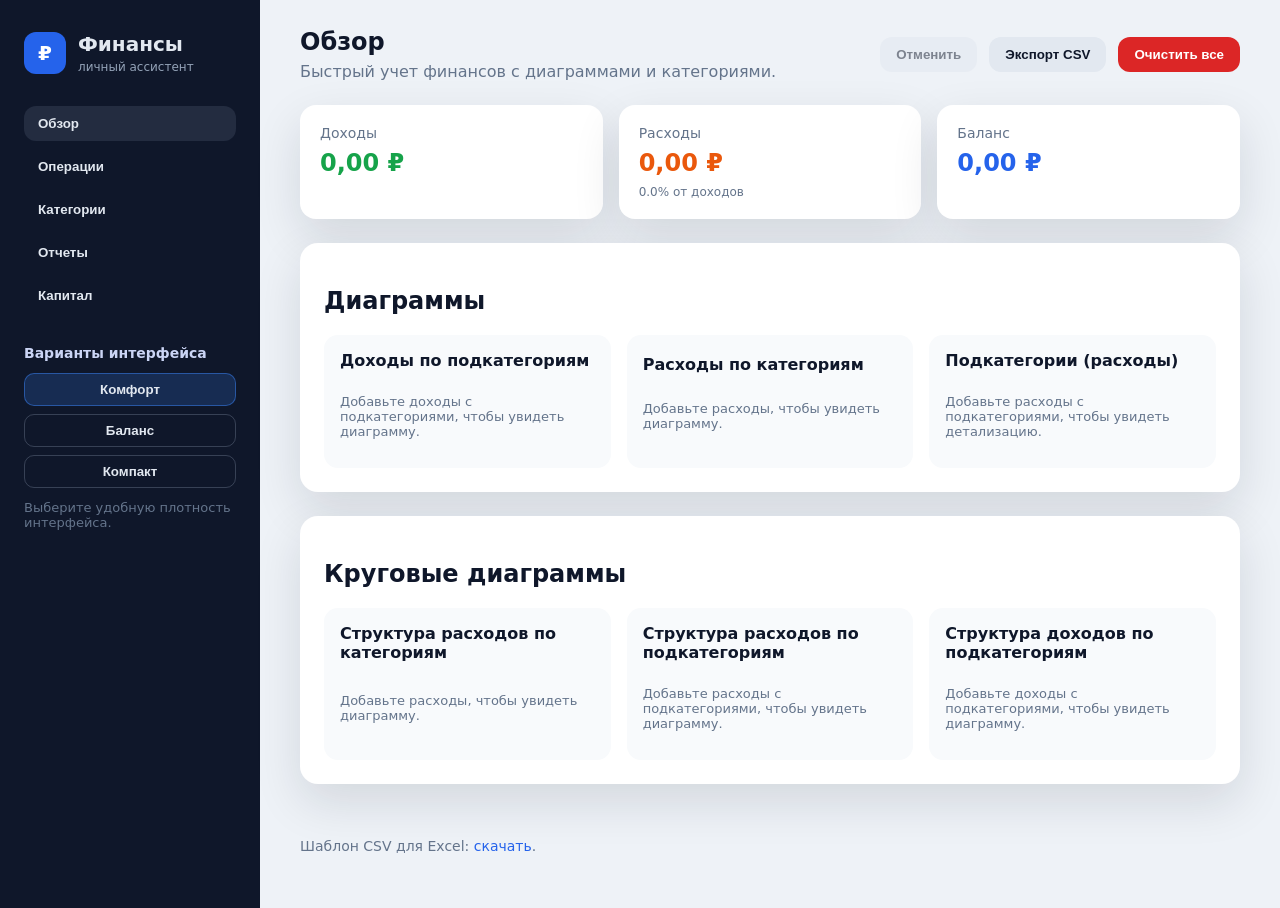
==== commit faee3fc1: "Make assets list read-only with edit on double click" ====
--- a/index.html
+++ b/index.html
@@ -65,26 +65,6 @@
               <span>Баланс</span>
               <strong id="balance">0 ₽</strong>
             </div>
-          </section>
-
-          <section class="card capital-overview">
-            <div class="chart-title">
-              <h2>Обзор капитала</h2>
-              <span class="hint">Только просмотр, редактирование — во вкладке «Капитал».</span>
-            </div>
-            <div class="capital-overview-table">
-              <div class="capital-overview-row capital-overview-head">
-                <div class="capital-overview-cell">Актив</div>
-                <div class="capital-overview-cell is-amount">Сумма (<span id="capitalOverviewCurrency">RUB</span>)</div>
-                <div class="capital-overview-cell">Комментарий</div>
-              </div>
-              <div id="capitalOverviewBody" class="capital-overview-body"></div>
-            </div>
-            <div class="capital-overview-footer">
-              <span>Факт</span>
-              <strong id="capitalOverviewTotal">0 ₽</strong>
-            </div>
-            <p id="capitalOverviewNote" class="hint"></p>
           </section>
 
           <section class="card">
@@ -189,9 +169,18 @@
 
         <section class="view" data-view="categories">
           <section class="card">
-            <h2>Категории</h2>
+            <div class="category-header">
+              <div>
+                <h2>Категории</h2>
+                <p class="hint">Выберите тип категорий для настройки.</p>
+              </div>
+              <div class="chip-group category-scope-tabs">
+                <button class="chip is-active" data-category-scope="regular">Обычные</button>
+                <button class="chip" data-category-scope="capital">Капитал</button>
+              </div>
+            </div>
             <div class="category-layout">
-              <div class="category-panel">
+              <div class="category-panel is-active" data-category-panel="regular">
                 <h3>Добавить категорию или подкатегорию</h3>
                 <div class="form two-columns">
                   <label>
@@ -214,10 +203,27 @@
                 </div>
                 <p class="hint">Если категория уже существует, будет добавлена подкатегория. Тип учитывается только при создании новой категории.</p>
               </div>
-            </div>
-          </section>
-
-          <section class="card">
+
+              <div class="category-panel" data-category-panel="capital">
+                <h3>Категории активов</h3>
+                <p class="hint">Категории и подкатегории капитала задаются вручную.</p>
+                <form id="capitalCategoryForm" class="form compact-form">
+                  <label>
+                    Категория
+                    <input type="text" id="capitalCategoryName" placeholder="Например, Вклад" required />
+                  </label>
+                  <label>
+                    Подкатегория
+                    <input type="text" id="capitalSubcategoryName" placeholder="Например, Сбербанк" />
+                  </label>
+                  <button type="submit" class="button secondary">Добавить</button>
+                </form>
+                <div id="capitalCategoryManager" class="capital-category-list"></div>
+              </div>
+            </div>
+          </section>
+
+          <section class="card category-panel is-active" data-category-panel="regular">
             <div class="category-header">
               <div>
                 <h2>Управление категориями</h2>
@@ -389,47 +395,40 @@
 
           <section class="capital-tab" data-capital-tab-panel="assets">
             <section class="card capital-grid">
-              <div class="capital-card">
-                <h3>Курсы валют</h3>
-                <div class="form compact-form">
-                  <label>
-                    Базовая валюта
-                    <select id="capitalBaseCurrency">
-                      <option value="RUB">RUB</option>
-                      <option value="USD">USD</option>
-                      <option value="EUR">EUR</option>
-                    </select>
-                  </label>
-                </div>
-                <form id="capitalFxForm" class="form compact-form">
-                  <label>
-                    Валюта
-                    <input type="text" id="capitalFxCode" placeholder="USD" maxlength="3" />
-                  </label>
-                  <label>
-                    Курс к базе
-                    <input type="number" id="capitalFxRate" min="0" step="0.0001" />
-                  </label>
-                  <button type="submit" class="button secondary">Добавить курс</button>
-                </form>
-                <div class="table-wrapper">
-                  <table>
-                    <thead>
-                      <tr>
-                        <th>Валюта</th>
-                        <th>Курс</th>
-                        <th></th>
-                      </tr>
-                    </thead>
-                    <tbody id="capitalFxTable"></tbody>
-                  </table>
-                </div>
-              </div>
-
-              <div class="capital-card">
-                <h3>Добавить актив</h3>
-                <p class="hint">Быстро фиксируйте вклад/инвестицию: сколько вложили и сколько сейчас.</p>
-                <form id="capitalAssetForm" class="form capital-form">
+              <div class="capital-card capital-full">
+                <h3>Добавить активы</h3>
+                <p class="hint">Обновляйте курсы и добавляйте активы в одном месте.</p>
+                <div class="capital-add-grid">
+                  <div class="capital-add-panel">
+                    <h4>Курс валюты</h4>
+                    <div class="form compact-form">
+                      <label>
+                        Базовая валюта
+                        <select id="capitalBaseCurrency">
+                          <option value="RUB">RUB</option>
+                          <option value="USD">USD</option>
+                          <option value="EUR">EUR</option>
+                        </select>
+                      </label>
+                      <label>
+                        Валюта для курса
+                        <input type="text" id="capitalFxCurrency" placeholder="USD" maxlength="3" />
+                      </label>
+                      <button id="capitalFxRefresh" class="button secondary" type="button">Обновить курс</button>
+                    </div>
+                    <div class="capital-fx-summary">
+                      <strong id="capitalFxRateValue">—</strong>
+                      <span id="capitalFxUpdated" class="hint"></span>
+                    </div>
+                    <div class="capital-fx-chart">
+                      <svg id="capitalFxChart" viewBox="0 0 360 120" aria-label="График курса валюты"></svg>
+                    </div>
+                    <p id="capitalFxNote" class="hint"></p>
+                  </div>
+                  <div class="capital-add-panel">
+                    <h4>Новый актив</h4>
+                    <p class="hint">Быстро фиксируйте вклад/инвестицию: сколько вложили и сколько сейчас.</p>
+                    <form id="capitalAssetForm" class="form capital-form">
                   <label>
                     Название
                     <input type="text" id="capitalAssetName" placeholder="Например, Сбер вклад" required />
@@ -497,41 +496,19 @@
                     Комментарий
                     <input type="text" id="capitalAssetNote" placeholder="Опционально" />
                   </label>
-                  <button type="submit" class="button primary">Добавить актив</button>
-                </form>
-              </div>
-
-              <div class="capital-card">
-                <div class="chart-title">
-                  <h3>Категории активов</h3>
-                  <span class="hint">Категория и подкатегория задаются вручную.</span>
-                </div>
-                <form id="capitalCategoryForm" class="form compact-form">
-                  <label>
-                    Категория
-                    <input type="text" id="capitalCategoryName" placeholder="Например, Вклад" required />
-                  </label>
-                  <label>
-                    Подкатегория
-                    <input type="text" id="capitalSubcategoryName" placeholder="Например, Сбербанк" />
-                  </label>
-                  <button type="submit" class="button secondary">Добавить</button>
-                </form>
-                <div id="capitalCategoryManager" class="capital-category-list"></div>
-              </div>
-
-              <div class="capital-card">
+                      <button type="submit" class="button primary">Добавить актив</button>
+                    </form>
+                  </div>
+                </div>
+              </div>
+
+              <div class="capital-card capital-full">
                 <div class="chart-title">
                   <h3>Список активов</h3>
-                  <div class="chip-group">
-                    <button class="chip is-active" data-capital-asset-view="table">Таблица</button>
-                    <button class="chip" data-capital-asset-view="cards">Карточки</button>
-                    <button class="chip" data-capital-asset-view="compact">Минимал</button>
-                  </div>
-                </div>
-                <div class="capital-assets-view is-active" data-capital-asset-panel="table">
+                </div>
+                <div class="capital-assets-view is-active">
                   <div class="table-wrapper">
-                    <table class="capital-table">
+                    <table class="capital-table capital-table-structured">
                       <thead>
                         <tr>
                           <th>Название</th>
@@ -546,7 +523,6 @@
                           <th>Дата окончания</th>
                           <th>Потенц. доходность</th>
                           <th>Ликвидность</th>
-                          <th>Корректировка</th>
                           <th>Комментарий</th>
                           <th></th>
                         </tr>
@@ -554,12 +530,6 @@
                       <tbody id="capitalAssetsTable"></tbody>
                     </table>
                   </div>
-                </div>
-                <div class="capital-assets-view" data-capital-asset-panel="cards">
-                  <div id="capitalAssetsCards" class="capital-cards"></div>
-                </div>
-                <div class="capital-assets-view" data-capital-asset-panel="compact">
-                  <ul id="capitalAssetsCompact" class="capital-list"></ul>
                 </div>
               </div>
             </section>
--- a/styles.css
+++ b/styles.css
@@ -1001,6 +1001,54 @@
   gap: 8px;
 }
 
+.category-scope-tabs {
+  display: flex;
+  gap: 8px;
+  flex-wrap: wrap;
+}
+
+.category-panel {
+  display: none;
+}
+
+.category-panel.is-active {
+  display: block;
+}
+
+.capital-add-grid {
+  display: grid;
+  gap: 16px;
+  grid-template-columns: repeat(auto-fit, minmax(280px, 1fr));
+}
+
+.capital-add-panel {
+  background: #fff;
+  border-radius: 12px;
+  padding: 12px;
+  border: 1px solid rgba(226, 232, 240, 0.8);
+  display: grid;
+  gap: 12px;
+}
+
+.capital-fx-summary {
+  display: flex;
+  align-items: baseline;
+  gap: 12px;
+  font-size: 18px;
+}
+
+.capital-fx-chart {
+  background: #f8fafc;
+  border-radius: 12px;
+  padding: 8px;
+  border: 1px solid rgba(226, 232, 240, 0.8);
+}
+
+.capital-fx-chart svg {
+  width: 100%;
+  height: 120px;
+}
+
 .capital-category-card {
   background: #fff;
   border-radius: 12px;
@@ -1058,6 +1106,39 @@
   text-transform: none;
   letter-spacing: 0;
   font-weight: 500;
+}
+
+.capital-table-structured {
+  border-collapse: separate;
+  border-spacing: 0 10px;
+}
+
+.capital-table-structured thead th {
+  font-size: 12px;
+  text-transform: uppercase;
+  letter-spacing: 0.04em;
+  color: var(--muted);
+  padding: 0 12px 8px;
+  border-bottom: none;
+}
+
+.capital-table-structured tbody tr:not(.capital-table-section):not(.capital-table-subsection) td {
+  background: #fff;
+  border-top: 1px solid rgba(226, 232, 240, 0.9);
+  border-bottom: 1px solid rgba(226, 232, 240, 0.9);
+  padding: 10px 12px;
+}
+
+.capital-table-structured tbody tr:not(.capital-table-section):not(.capital-table-subsection) td:first-child {
+  border-left: 1px solid rgba(226, 232, 240, 0.9);
+  border-top-left-radius: 12px;
+  border-bottom-left-radius: 12px;
+}
+
+.capital-table-structured tbody tr:not(.capital-table-section):not(.capital-table-subsection) td:last-child {
+  border-right: 1px solid rgba(226, 232, 240, 0.9);
+  border-top-right-radius: 12px;
+  border-bottom-right-radius: 12px;
 }
 
 .capital-badges {
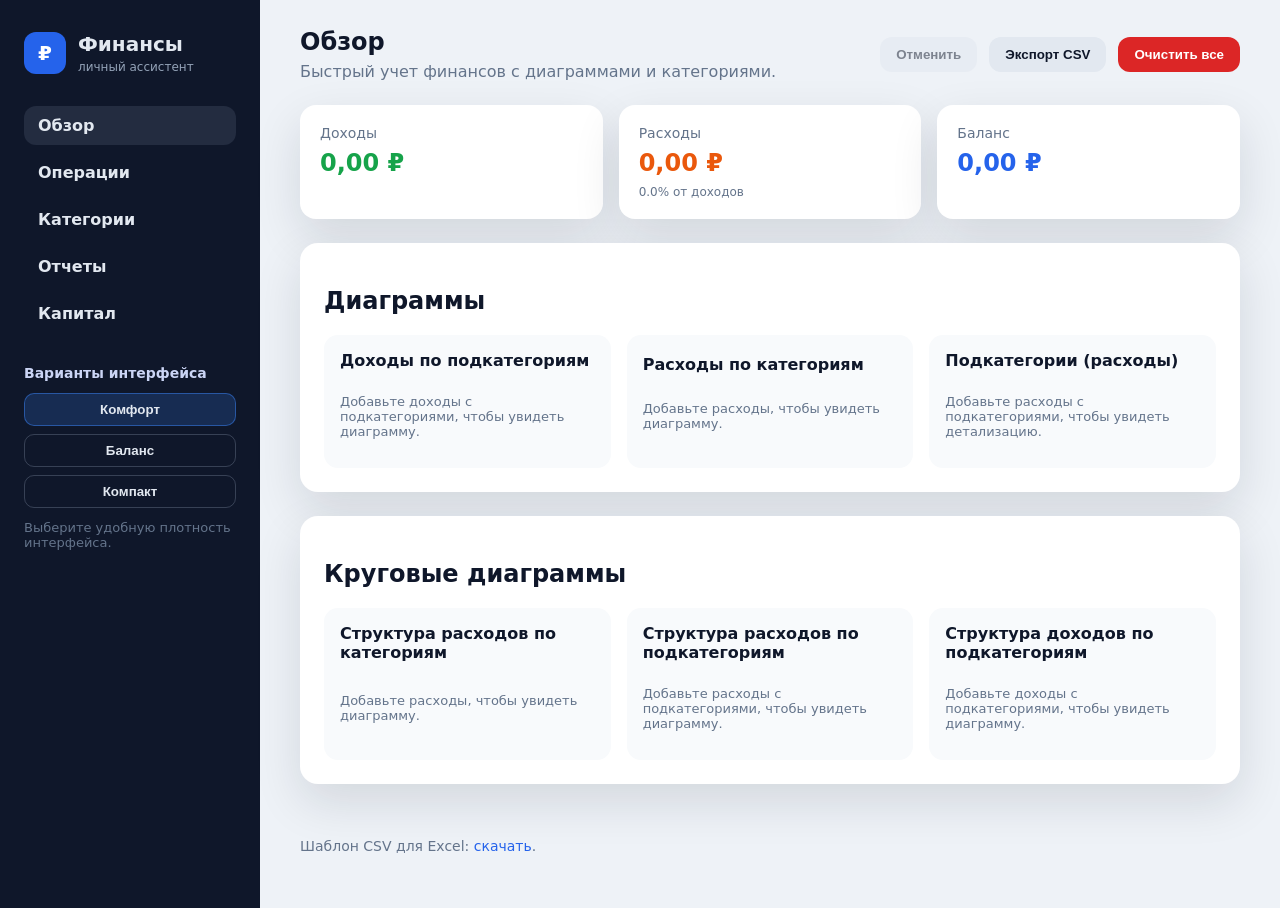
==== commit ae22e402: "Refine capital assets layout and navigation" ====
--- a/index.html
+++ b/index.html
@@ -6,7 +6,7 @@
   <title>Учет расходов и доходов</title>
   <link rel="stylesheet" href="styles.css" />
 </head>
-<body class="layout-comfort">
+<body class="layout-comfort" data-page="main">
   <div class="app-shell">
     <aside class="sidebar">
       <div class="brand">
@@ -18,11 +18,11 @@
       </div>
 
       <nav class="nav">
-        <button class="nav-link is-active" data-view-target="dashboard">Обзор</button>
-        <button class="nav-link" data-view-target="transactions">Операции</button>
-        <button class="nav-link" data-view-target="categories">Категории</button>
-        <button class="nav-link" data-view-target="reports">Отчеты</button>
-        <button class="nav-link" data-view-target="capital">Капитал</button>
+        <a class="nav-link is-active" href="index.html" data-view-target="dashboard">Обзор</a>
+        <a class="nav-link" href="index.html" data-view-target="transactions">Операции</a>
+        <a class="nav-link" href="index.html" data-view-target="categories">Категории</a>
+        <a class="nav-link" href="index.html" data-view-target="reports">Отчеты</a>
+        <a class="nav-link" href="capital.html" data-view-target="capital">Капитал</a>
       </nav>
 
       <div class="layout-picker">
@@ -457,11 +457,6 @@
                     <input type="number" id="capitalAssetInvested" min="0" step="0.01" />
                   </label>
                   <label>
-                    Секция
-                    <input type="text" id="capitalAssetSection" list="capitalSectionList" placeholder="В наличии" />
-                    <datalist id="capitalSectionList"></datalist>
-                  </label>
-                  <label>
                     Категория
                     <input type="text" id="capitalAssetCategory" list="capitalCategoryList" placeholder="Например, Вклад" />
                     <datalist id="capitalCategoryList"></datalist>
@@ -472,7 +467,7 @@
                     <datalist id="capitalSubcategoryList"></datalist>
                   </label>
                   <label>
-                    Доступно до
+                    Дата окончания вклада
                     <input type="date" id="capitalAssetMaturityDate" />
                   </label>
                   <label>
@@ -483,10 +478,6 @@
                       <option value="low">Сложно/долго вывести</option>
                       <option value="locked">Заблокировано до даты</option>
                     </select>
-                  </label>
-                  <label>
-                    Дней на вывод
-                    <input type="number" id="capitalAssetLiquidityDays" min="0" step="1" />
                   </label>
                   <label>
                     Ожидаемая прибыль (вклад)
@@ -517,9 +508,6 @@
                           <th>Сумма</th>
                           <th>Вложено</th>
                           <th>Прибыль</th>
-                          <th>Секция</th>
-                          <th>Категория</th>
-                          <th>Подкатегория</th>
                           <th>Дата окончания</th>
                           <th>Потенц. доходность</th>
                           <th>Ликвидность</th>
--- a/styles.css
+++ b/styles.css
@@ -81,6 +81,8 @@
   border-radius: 12px;
   cursor: pointer;
   font-weight: 600;
+  text-decoration: none;
+  display: block;
 }
 
 .nav-link.is-active,
@@ -727,6 +729,17 @@
   color: #1d4ed8;
 }
 
+.badge {
+  padding: 6px 12px;
+  border-radius: 999px;
+  background: rgba(15, 23, 42, 0.08);
+  color: #1f2937;
+  font-size: 11px;
+  font-weight: 600;
+  text-transform: uppercase;
+  letter-spacing: 0.04em;
+}
+
 .hint {
   margin-top: 12px;
   font-size: 13px;
@@ -815,6 +828,156 @@
   margin-top: 0;
 }
 
+.capital-overview {
+  display: grid;
+  gap: 20px;
+}
+
+.capital-hero {
+  display: grid;
+  grid-template-columns: minmax(260px, 1.2fr) minmax(220px, 1fr);
+  gap: 16px;
+  padding: 20px;
+  border-radius: 20px;
+  background: linear-gradient(135deg, rgba(59, 130, 246, 0.08), rgba(15, 23, 42, 0.02));
+  border: 1px solid rgba(148, 163, 184, 0.2);
+}
+
+.capital-hero-main {
+  display: grid;
+  gap: 10px;
+}
+
+.capital-hero-label {
+  text-transform: uppercase;
+  font-size: 11px;
+  letter-spacing: 0.12em;
+  color: var(--muted);
+}
+
+.capital-hero-value {
+  display: flex;
+  flex-wrap: wrap;
+  align-items: center;
+  gap: 12px;
+}
+
+.capital-hero-value strong {
+  font-size: 30px;
+}
+
+.capital-hero-delta {
+  font-size: 12px;
+  font-weight: 600;
+  padding: 4px 10px;
+  border-radius: 999px;
+  background: rgba(15, 23, 42, 0.06);
+  color: var(--muted);
+}
+
+.capital-hero-stats {
+  display: grid;
+  gap: 12px;
+}
+
+.capital-stat {
+  background: #fff;
+  border-radius: 14px;
+  padding: 12px 14px;
+  border: 1px solid rgba(226, 232, 240, 0.8);
+  display: grid;
+  gap: 6px;
+}
+
+.capital-stat span {
+  font-size: 12px;
+  color: var(--muted);
+}
+
+.capital-stat strong {
+  font-size: 20px;
+}
+
+.capital-stat small {
+  font-size: 12px;
+  color: var(--muted);
+}
+
+.capital-overview-panels {
+  display: grid;
+  grid-template-columns: repeat(auto-fit, minmax(260px, 1fr));
+  gap: 16px;
+}
+
+.capital-panel {
+  background: #fff;
+  border-radius: 18px;
+  padding: 16px;
+  border: 1px solid rgba(226, 232, 240, 0.9);
+  display: grid;
+  gap: 14px;
+  box-shadow: 0 10px 24px rgba(148, 163, 184, 0.12);
+}
+
+.capital-panel-header {
+  display: flex;
+  align-items: flex-start;
+  justify-content: space-between;
+  gap: 12px;
+}
+
+.capital-overview-list {
+  display: grid;
+  gap: 12px;
+}
+
+.capital-overview-row {
+  display: flex;
+  justify-content: space-between;
+  gap: 16px;
+  align-items: center;
+  padding: 12px 14px;
+  border-radius: 12px;
+  background: #f8fafc;
+  border: 1px solid rgba(226, 232, 240, 0.8);
+  font-size: 14px;
+}
+
+.capital-overview-row div:first-child {
+  display: grid;
+  gap: 4px;
+}
+
+.capital-overview-row span {
+  color: var(--muted);
+  font-size: 12px;
+}
+
+.capital-overview-row strong {
+  font-weight: 600;
+}
+
+.capital-goal {
+  display: grid;
+  gap: 10px;
+  padding: 12px 14px;
+  border-radius: 14px;
+  background: #f8fafc;
+  border: 1px solid rgba(226, 232, 240, 0.8);
+}
+
+.capital-goal-bar {
+  height: 8px;
+  border-radius: 999px;
+  background: rgba(226, 232, 240, 0.9);
+  overflow: hidden;
+}
+
+.capital-goal-bar span {
+  display: block;
+  height: 100%;
+  background: linear-gradient(90deg, #7c3aed, #38bdf8);
+}
 .capital-grid {
   display: grid;
   gap: 16px;
@@ -833,18 +996,13 @@
   grid-column: 1 / -1;
 }
 
-.capital-overview {
-  display: grid;
-  gap: 12px;
-}
-
 .capital-overview-table {
   display: grid;
   gap: 6px;
   font-variant-numeric: tabular-nums;
 }
 
-.capital-overview-row {
+.capital-overview-table .capital-overview-row {
   display: grid;
   grid-template-columns: 1.4fr 1fr 1.2fr;
   gap: 12px;
@@ -855,7 +1013,7 @@
   box-shadow: inset 0 0 0 1px rgba(226, 232, 240, 0.7);
 }
 
-.capital-overview-head {
+.capital-overview-table .capital-overview-head {
   background: transparent;
   box-shadow: none;
   padding: 0 4px 8px;
@@ -874,7 +1032,7 @@
   letter-spacing: 0.03em;
 }
 
-.capital-overview-row.is-warning {
+.capital-overview-table .capital-overview-row.is-warning {
   box-shadow: inset 0 0 0 1px rgba(234, 88, 12, 0.4);
   background: rgba(254, 215, 170, 0.2);
 }
@@ -893,7 +1051,7 @@
   color: var(--muted);
 }
 
-.capital-overview-subtotal {
+.capital-overview-table .capital-overview-subtotal {
   background: rgba(241, 245, 249, 0.9);
   font-weight: 600;
 }
@@ -1021,6 +1179,31 @@
   grid-template-columns: repeat(auto-fit, minmax(280px, 1fr));
 }
 
+.capital-asset-header {
+  display: flex;
+  flex-wrap: wrap;
+  gap: 16px;
+  align-items: center;
+  justify-content: space-between;
+}
+
+.capital-assets-layout {
+  display: grid;
+  grid-template-columns: minmax(260px, 320px) minmax(0, 1fr);
+  gap: 16px;
+  margin-top: 12px;
+}
+
+.capital-assets-sidebar {
+  display: grid;
+  gap: 16px;
+}
+
+.capital-assets-main {
+  display: grid;
+  gap: 16px;
+}
+
 .capital-add-panel {
   background: #fff;
   border-radius: 12px;
@@ -1030,6 +1213,91 @@
   gap: 12px;
 }
 
+.capital-insight {
+  background: #f8fafc;
+}
+
+.capital-insight-list {
+  display: grid;
+  gap: 8px;
+  padding-left: 18px;
+  margin: 0;
+  color: var(--muted);
+  font-size: 13px;
+}
+
+.capital-action-card {
+  display: flex;
+  justify-content: space-between;
+  gap: 16px;
+  align-items: center;
+  padding: 16px;
+  border-radius: 16px;
+  background: rgba(59, 130, 246, 0.08);
+  border: 1px solid rgba(148, 163, 184, 0.2);
+}
+
+.capital-asset-drawer {
+  border-radius: 18px;
+  background: #fff;
+  border: 1px solid rgba(226, 232, 240, 0.8);
+  padding: 16px;
+  display: grid;
+  gap: 16px;
+  max-height: 0;
+  opacity: 0;
+  overflow: hidden;
+  transform: translateY(-8px);
+  pointer-events: none;
+  transition: max-height 0.3s ease, opacity 0.2s ease, transform 0.2s ease;
+}
+
+.capital-asset-drawer.is-open {
+  max-height: 2000px;
+  opacity: 1;
+  transform: translateY(0);
+  pointer-events: auto;
+}
+
+.capital-asset-form {
+  display: grid;
+  gap: 16px;
+}
+
+.capital-asset-columns {
+  display: grid;
+  gap: 16px;
+  grid-template-columns: repeat(auto-fit, minmax(220px, 1fr));
+}
+
+.capital-asset-block {
+  background: #f8fafc;
+  border-radius: 14px;
+  padding: 12px;
+  border: 1px solid rgba(226, 232, 240, 0.8);
+  display: grid;
+  gap: 10px;
+}
+
+.capital-asset-block h5 {
+  margin: 0;
+  font-size: 14px;
+}
+
+.capital-asset-fields {
+  display: grid;
+  gap: 12px;
+}
+
+.capital-asset-fields .full {
+  grid-column: 1 / -1;
+}
+
+.capital-asset-actions {
+  display: flex;
+  justify-content: flex-end;
+}
+
 .capital-fx-summary {
   display: flex;
   align-items: baseline;
@@ -1139,6 +1407,14 @@
   border-right: 1px solid rgba(226, 232, 240, 0.9);
   border-top-right-radius: 12px;
   border-bottom-right-radius: 12px;
+}
+
+.capital-asset-row {
+  cursor: pointer;
+}
+
+.capital-asset-row:hover td {
+  background: #f8fafc;
 }
 
 .capital-badges {
@@ -1268,6 +1544,23 @@
   .layout-picker {
     display: none;
   }
+
+  .capital-hero {
+    grid-template-columns: 1fr;
+  }
+
+  .capital-hero-stats {
+    grid-template-columns: repeat(auto-fit, minmax(160px, 1fr));
+  }
+
+  .capital-assets-layout {
+    grid-template-columns: 1fr;
+  }
+
+  .capital-action-card {
+    flex-direction: column;
+    align-items: flex-start;
+  }
 }
 
 @media (max-width: 720px) {
@@ -1292,4 +1585,9 @@
     grid-template-columns: 1fr;
     justify-items: start;
   }
-}
+
+  .capital-overview-row {
+    flex-direction: column;
+    align-items: flex-start;
+  }
+}
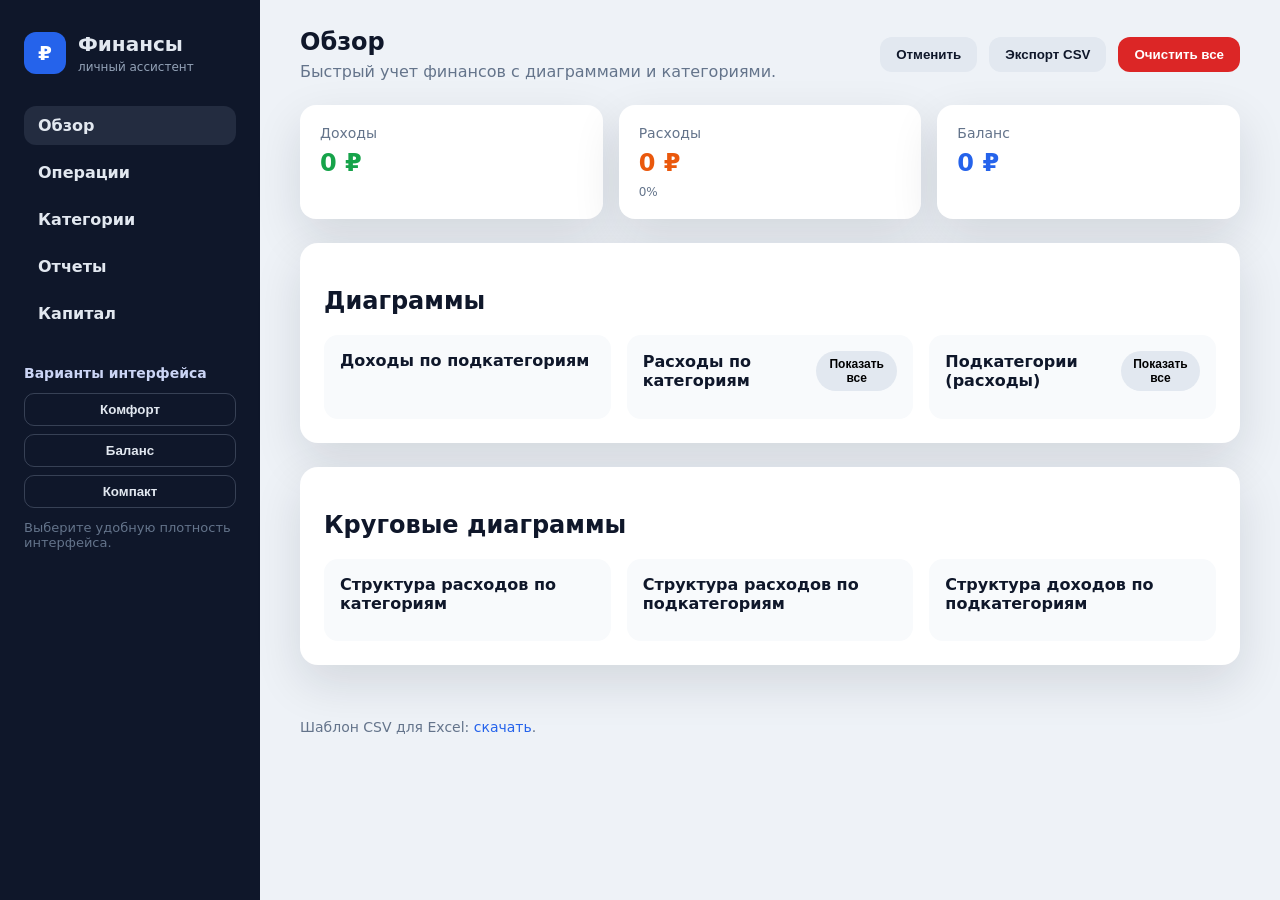
==== commit 587c98f0: "Modernize capital asset list UI" ====
--- a/index.html
+++ b/index.html
@@ -434,7 +434,7 @@
                     <input type="text" id="capitalAssetName" placeholder="Например, Сбер вклад" required />
                   </label>
                   <label>
-                    Тип
+                    Категория
                     <select id="capitalAssetType">
                       <option value="cash">Наличные</option>
                       <option value="bank">Банк</option>
@@ -445,26 +445,25 @@
                     </select>
                   </label>
                   <label>
+                    Подкатегория
+                    <select id="capitalAssetSubcategory"></select>
+                  </label>
+                  <label>
                     Валюта
-                    <input type="text" id="capitalAssetCurrency" value="RUB" maxlength="3" />
-                  </label>
-                  <label>
-                    Сумма
-                    <input type="number" id="capitalAssetAmount" min="0" step="0.01" required />
+                    <select id="capitalAssetCurrency">
+                      <option value="RUB">RUB</option>
+                      <option value="USD">USD</option>
+                      <option value="EUR">EUR</option>
+                      <option value="CNY">CNY</option>
+                    </select>
+                  </label>
+                  <label>
+                    Сумма (опционально)
+                    <input type="number" id="capitalAssetAmount" min="0" step="0.01" />
                   </label>
                   <label>
                     Вложено
-                    <input type="number" id="capitalAssetInvested" min="0" step="0.01" />
-                  </label>
-                  <label>
-                    Категория
-                    <input type="text" id="capitalAssetCategory" list="capitalCategoryList" placeholder="Например, Вклад" />
-                    <datalist id="capitalCategoryList"></datalist>
-                  </label>
-                  <label>
-                    Подкатегория
-                    <input type="text" id="capitalAssetSubcategory" list="capitalSubcategoryList" placeholder="Например, Сбербанк" />
-                    <datalist id="capitalSubcategoryList"></datalist>
+                    <input type="number" id="capitalAssetInvested" min="0" step="0.01" required />
                   </label>
                   <label>
                     Дата окончания вклада
@@ -480,7 +479,7 @@
                     </select>
                   </label>
                   <label>
-                    Ожидаемая прибыль (вклад)
+                    Ожидаемая прибыль
                     <input type="number" id="capitalAssetExpectedProfit" min="0" step="0.01" />
                   </label>
                   <label class="full">
@@ -498,26 +497,7 @@
                   <h3>Список активов</h3>
                 </div>
                 <div class="capital-assets-view is-active">
-                  <div class="table-wrapper">
-                    <table class="capital-table capital-table-structured">
-                      <thead>
-                        <tr>
-                          <th>Название</th>
-                          <th>Тип</th>
-                          <th>Валюта</th>
-                          <th>Сумма</th>
-                          <th>Вложено</th>
-                          <th>Прибыль</th>
-                          <th>Дата окончания</th>
-                          <th>Потенц. доходность</th>
-                          <th>Ликвидность</th>
-                          <th>Комментарий</th>
-                          <th></th>
-                        </tr>
-                      </thead>
-                      <tbody id="capitalAssetsTable"></tbody>
-                    </table>
-                  </div>
+                  <div id="capitalAssetsTable" class="capital-assets-list"></div>
                 </div>
               </div>
             </section>
--- a/styles.css
+++ b/styles.css
@@ -1259,6 +1259,39 @@
   pointer-events: auto;
 }
 
+.capital-asset-overlay {
+  position: fixed;
+  inset: 0;
+  background: rgba(15, 23, 42, 0.4);
+  opacity: 0;
+  pointer-events: none;
+  transition: opacity 0.2s ease;
+  z-index: 40;
+}
+
+.capital-asset-overlay.is-active {
+  opacity: 1;
+  pointer-events: auto;
+}
+
+.capital-asset-drawer.is-modal {
+  position: fixed;
+  top: 50%;
+  left: 50%;
+  width: min(900px, 92vw);
+  max-height: 82vh;
+  overflow: auto;
+  transform: translate(-50%, -50%);
+  opacity: 1;
+  pointer-events: auto;
+  z-index: 50;
+  box-shadow: 0 30px 60px rgba(15, 23, 42, 0.2);
+}
+
+.modal-open {
+  overflow: hidden;
+}
+
 .capital-asset-form {
   display: grid;
   gap: 16px;
@@ -1296,6 +1329,16 @@
 .capital-asset-actions {
   display: flex;
   justify-content: flex-end;
+  gap: 12px;
+  flex-wrap: wrap;
+}
+
+#capitalAssetDelete {
+  display: none;
+}
+
+#capitalAssetDelete.is-visible {
+  display: inline-flex;
 }
 
 .capital-fx-summary {
@@ -1359,62 +1402,120 @@
   max-width: 80px;
 }
 
-.capital-table-section td,
-.capital-table-subsection td {
+.capital-assets-list {
+  display: grid;
+  gap: 12px;
+}
+
+.capital-assets-empty {
+  padding: 16px;
+  border: 1px dashed rgba(148, 163, 184, 0.4);
+  border-radius: 12px;
+  color: var(--muted);
+}
+
+.capital-asset-group {
+  display: grid;
+  gap: 8px;
+  margin-top: 8px;
+}
+
+.capital-asset-group-title {
+  font-size: 12px;
+  text-transform: uppercase;
+  letter-spacing: 0.08em;
+  font-weight: 700;
+  color: #0f172a;
+  background: #e2e8f0;
+  border-left: 4px solid rgba(59, 130, 246, 0.7);
+  padding: 10px 12px;
+  border-radius: 10px;
+}
+
+.capital-asset-subgroup {
+  font-size: 12px;
+  font-weight: 600;
+  color: #334155;
   background: #f1f5f9;
-  color: var(--muted);
-  font-weight: 600;
+  border-left: 4px solid rgba(148, 163, 184, 0.6);
+  padding: 8px 12px;
+  border-radius: 10px;
+}
+
+.capital-asset-card {
+  display: grid;
+  grid-template-columns: minmax(220px, 1.2fr) minmax(220px, 1fr);
+  gap: 16px;
+  padding: 16px;
+  border-radius: 16px;
+  border: 1px solid rgba(226, 232, 240, 0.9);
+  background: #fff;
+  cursor: pointer;
+  transition: box-shadow 0.2s ease, transform 0.2s ease;
+}
+
+.capital-asset-card:hover {
+  box-shadow: 0 12px 24px rgba(15, 23, 42, 0.08);
+  transform: translateY(-1px);
+}
+
+.capital-asset-title {
+  display: flex;
+  align-items: center;
+  gap: 8px;
+  font-size: 16px;
+}
+
+.capital-asset-currency {
+  font-size: 12px;
+  font-weight: 600;
+  color: #2563eb;
+  background: rgba(37, 99, 235, 0.12);
+  padding: 2px 8px;
+  border-radius: 999px;
+}
+
+.capital-asset-meta {
+  display: flex;
+  flex-wrap: wrap;
+  gap: 8px;
+  color: var(--muted);
+  font-size: 12px;
+  margin-top: 6px;
+}
+
+.capital-asset-note {
+  margin-top: 8px;
+  color: #475569;
+  font-size: 13px;
+}
+
+.capital-asset-numbers {
+  display: grid;
+  grid-template-columns: repeat(auto-fit, minmax(120px, 1fr));
+  gap: 10px;
+  text-align: right;
+  font-variant-numeric: tabular-nums;
+}
+
+.capital-asset-label {
+  display: block;
+  font-size: 11px;
+  color: var(--muted);
   text-transform: uppercase;
-  letter-spacing: 0.03em;
-  font-size: 12px;
-}
-
-.capital-table-subsection td {
-  background: #f8fafc;
-  text-transform: none;
-  letter-spacing: 0;
-  font-weight: 500;
-}
-
-.capital-table-structured {
-  border-collapse: separate;
-  border-spacing: 0 10px;
-}
-
-.capital-table-structured thead th {
-  font-size: 12px;
-  text-transform: uppercase;
-  letter-spacing: 0.04em;
-  color: var(--muted);
-  padding: 0 12px 8px;
-  border-bottom: none;
-}
-
-.capital-table-structured tbody tr:not(.capital-table-section):not(.capital-table-subsection) td {
-  background: #fff;
-  border-top: 1px solid rgba(226, 232, 240, 0.9);
-  border-bottom: 1px solid rgba(226, 232, 240, 0.9);
-  padding: 10px 12px;
-}
-
-.capital-table-structured tbody tr:not(.capital-table-section):not(.capital-table-subsection) td:first-child {
-  border-left: 1px solid rgba(226, 232, 240, 0.9);
-  border-top-left-radius: 12px;
-  border-bottom-left-radius: 12px;
-}
-
-.capital-table-structured tbody tr:not(.capital-table-section):not(.capital-table-subsection) td:last-child {
-  border-right: 1px solid rgba(226, 232, 240, 0.9);
-  border-top-right-radius: 12px;
-  border-bottom-right-radius: 12px;
-}
-
-.capital-asset-row {
-  cursor: pointer;
-}
-
-.capital-asset-row:hover td {
-  background: #f8fafc;
+  letter-spacing: 0.06em;
+  margin-bottom: 4px;
+}
+
+@media (max-width: 900px) {
+  .capital-asset-card {
+    grid-template-columns: 1fr;
+    text-align: left;
+  }
+
+  .capital-asset-numbers {
+    text-align: left;
+  }
 }
 
 .capital-badges {
